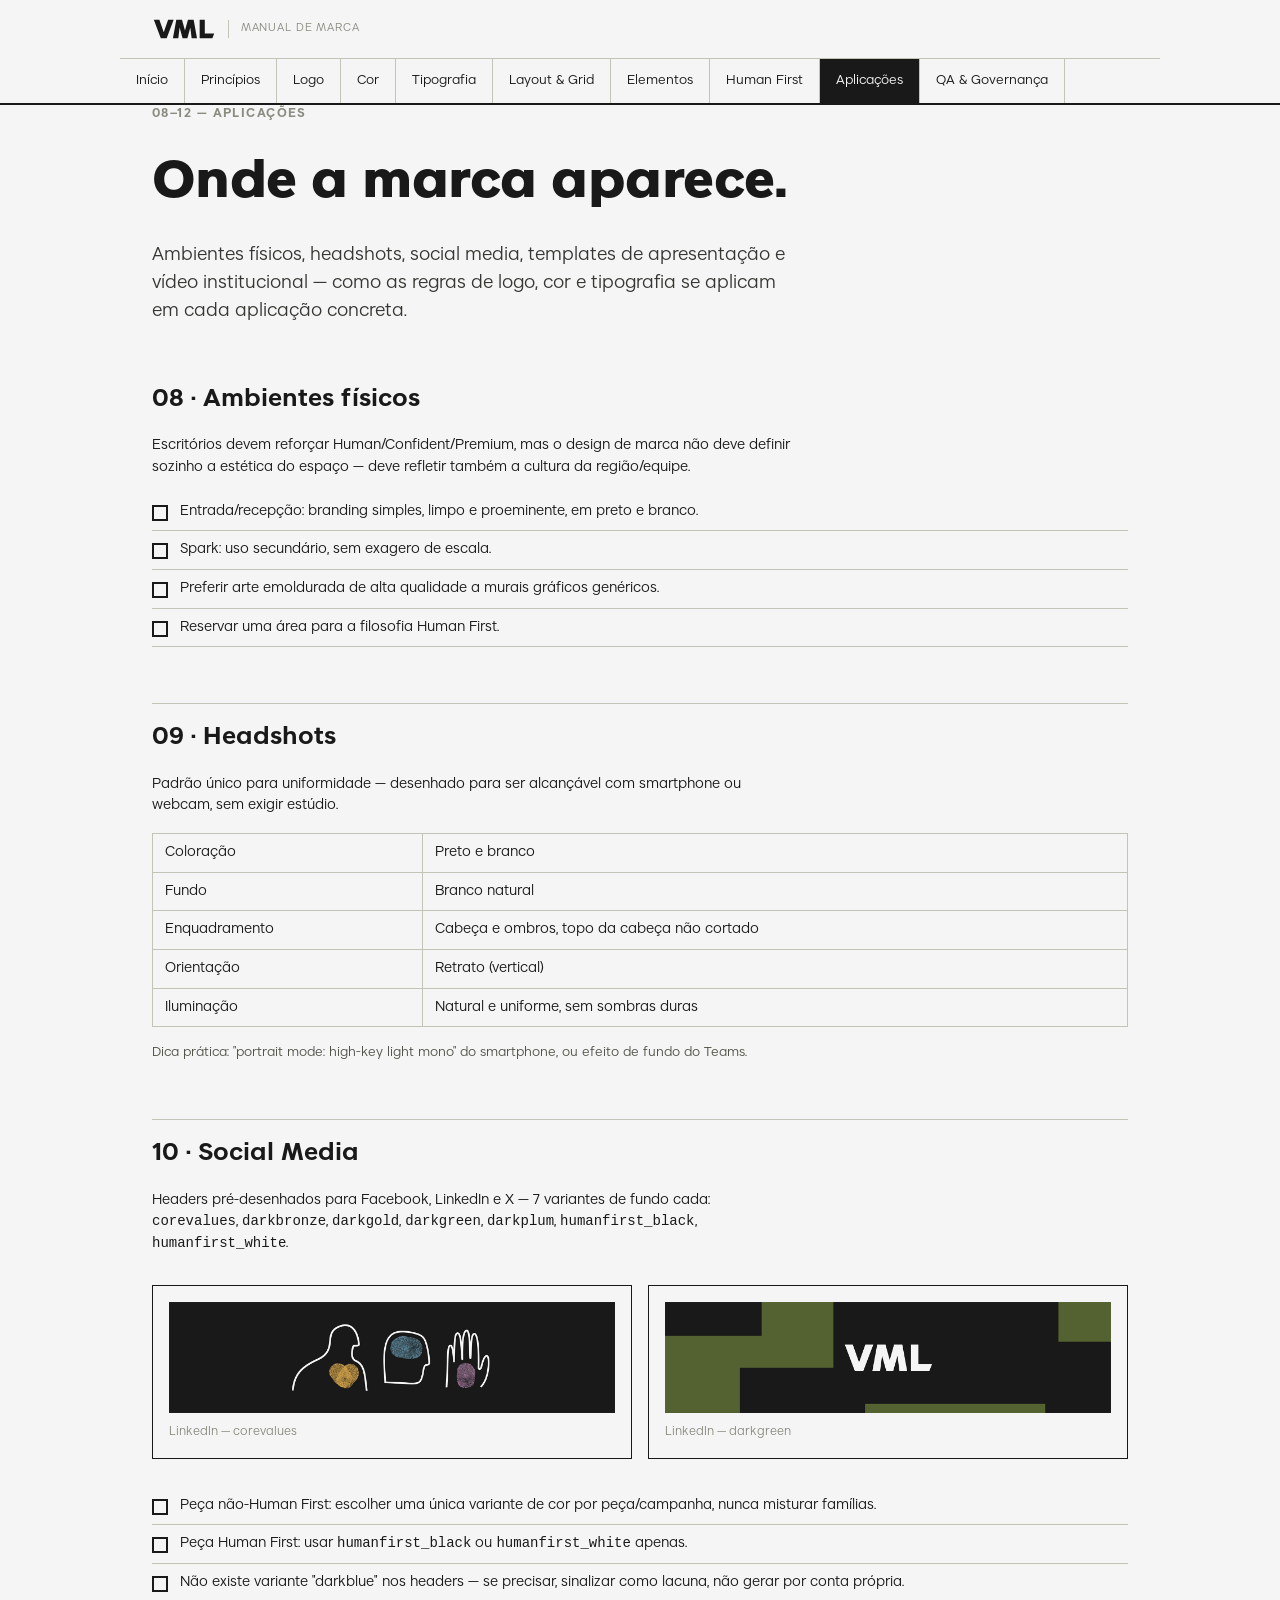
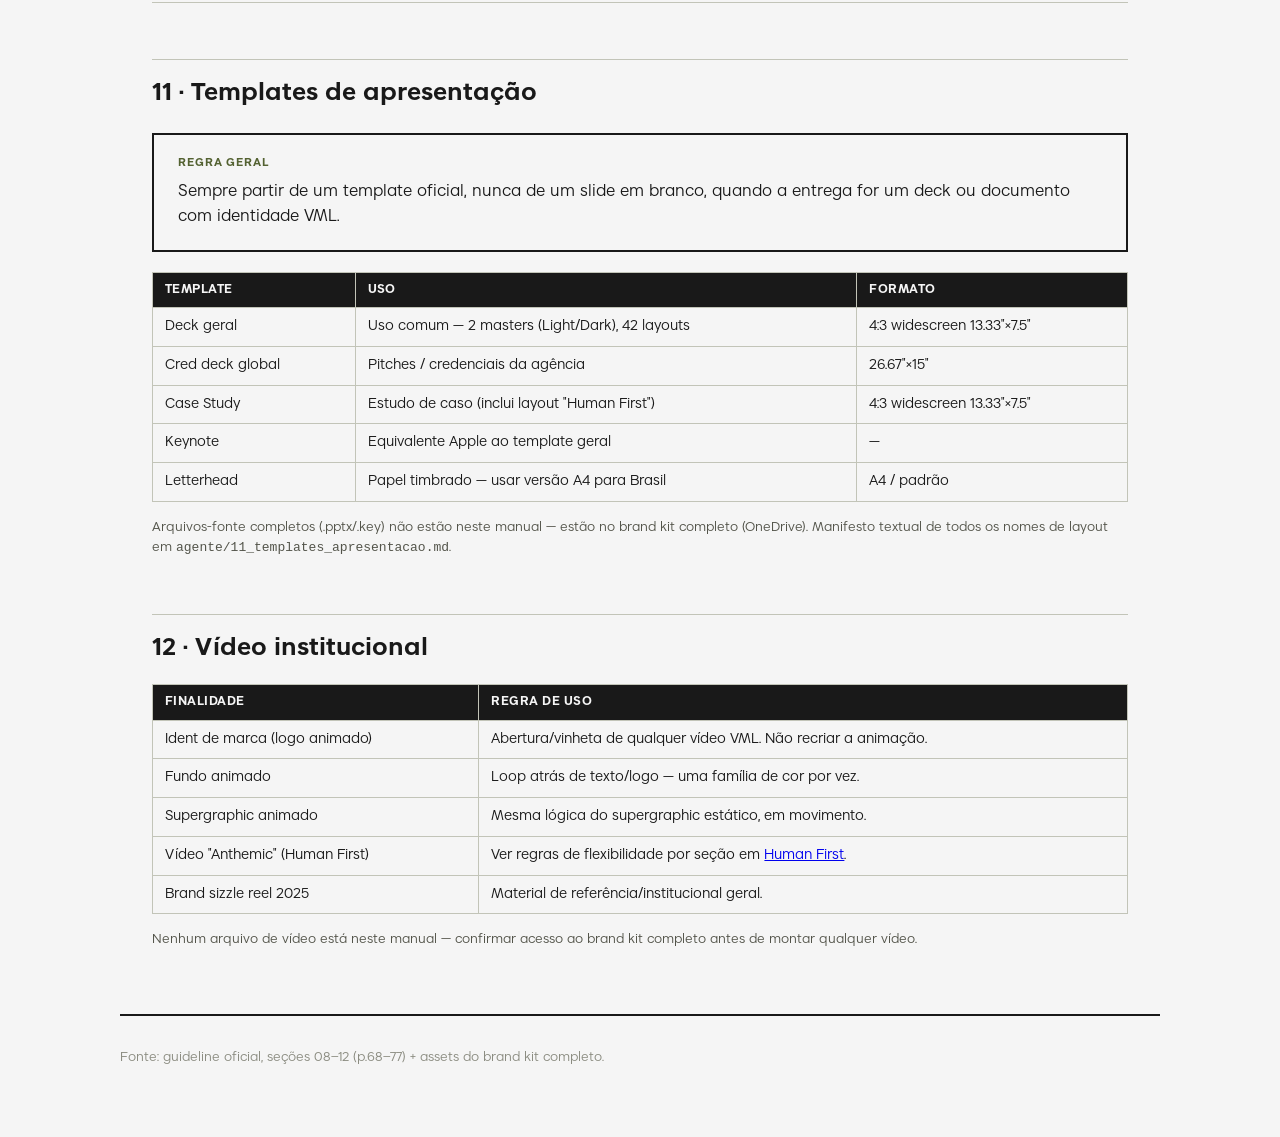
==== docs/aplicacoes.html @ c63f0f13 "Manual de marca VML: base de conhecimento para agentes + site navegável Estrutura: agente/ (pacote m" ====
<!DOCTYPE html>
<html lang="pt-BR">
<head>
<meta charset="UTF-8">
<title>Aplicações — Manual de Marca VML</title>
<link rel="stylesheet" href="css/style.css">
</head>
<body>

<header class="top">
  <div class="bar">
    <a class="brand" href="index.html">
      <img src="img/logo/vml-wordmark-black.svg" alt="VML">
      <img src="img/logo/vml-wordmark-white.svg" alt="VML">
      <span class="tag">Manual de Marca</span>
    </a>
  </div>
  <nav class="tabs">
    <a href="index.html">Início</a>
    <a href="principios.html">Princípios</a>
    <a href="logo.html">Logo</a>
    <a href="cor.html">Cor</a>
    <a href="tipografia.html">Tipografia</a>
    <a href="layout.html">Layout &amp; Grid</a>
    <a href="elementos.html">Elementos</a>
    <a href="human-first.html">Human First</a>
    <a href="aplicacoes.html" class="active">Aplicações</a>
    <a href="governanca.html">QA &amp; Governança</a>
  </nav>
</header>

<main class="wrap">
  <p class="kicker">08–12 — Aplicações</p>
  <h1>Onde a marca aparece.</h1>
  <p class="lede">Ambientes físicos, headshots, social media, templates de apresentação e vídeo institucional — como as regras de logo, cor e tipografia se aplicam em cada aplicação concreta.</p>

  <h2>08 · Ambientes físicos</h2>
  <p style="font-size:14px; max-width:640px;">Escritórios devem reforçar Human/Confident/Premium, mas o design de marca não deve definir sozinho a estética do espaço — deve refletir também a cultura da região/equipe.</p>
  <ul class="checklist">
    <li>Entrada/recepção: branding simples, limpo e proeminente, em preto e branco.</li>
    <li>Spark: uso secundário, sem exagero de escala.</li>
    <li>Preferir arte emoldurada de alta qualidade a murais gráficos genéricos.</li>
    <li>Reservar uma área para a filosofia Human First.</li>
  </ul>

  <h2>09 · Headshots</h2>
  <p style="font-size:14px; max-width:640px;">Padrão único para uniformidade — desenhado para ser alcançável com smartphone ou webcam, sem exigir estúdio.</p>
  <table>
    <tr><td>Coloração</td><td>Preto e branco</td></tr>
    <tr><td>Fundo</td><td>Branco natural</td></tr>
    <tr><td>Enquadramento</td><td>Cabeça e ombros, topo da cabeça não cortado</td></tr>
    <tr><td>Orientação</td><td>Retrato (vertical)</td></tr>
    <tr><td>Iluminação</td><td>Natural e uniforme, sem sombras duras</td></tr>
  </table>
  <p style="font-size:13px; color:var(--med-gray);">Dica prática: "portrait mode: high-key light mono" do smartphone, ou efeito de fundo do Teams.</p>

  <h2>10 · Social Media</h2>
  <p style="font-size:14px; max-width:640px;">Headers pré-desenhados para Facebook, LinkedIn e X — 7 variantes de fundo cada: <code>corevalues</code>, <code>darkbronze</code>, <code>darkgold</code>, <code>darkgreen</code>, <code>darkplum</code>, <code>humanfirst_black</code>, <code>humanfirst_white</code>.</p>
  <div style="display:flex; gap:16px; flex-wrap:wrap;">
    <div class="figure" style="flex:1; min-width:260px;"><img src="img/exemplos/exemplo_social_linkedin_corevalues.png" alt="Header LinkedIn corevalues"><figcaption>LinkedIn — corevalues</figcaption></div>
    <div class="figure" style="flex:1; min-width:260px;"><img src="img/exemplos/exemplo_social_linkedin_darkgreen.png" alt="Header LinkedIn darkgreen"><figcaption>LinkedIn — darkgreen</figcaption></div>
  </div>
  <ul class="checklist">
    <li>Peça não-Human First: escolher uma única variante de cor por peça/campanha, nunca misturar famílias.</li>
    <li>Peça Human First: usar <code>humanfirst_black</code> ou <code>humanfirst_white</code> apenas.</li>
    <li>Não existe variante "darkblue" nos headers — se precisar, sinalizar como lacuna, não gerar por conta própria.</li>
  </ul>

  <h2>11 · Templates de apresentação</h2>
  <div class="rule">
    <div class="label">Regra geral</div>
    Sempre partir de um template oficial, nunca de um slide em branco, quando a entrega for um deck ou documento com identidade VML.
  </div>
  <table>
    <tr><th>Template</th><th>Uso</th><th>Formato</th></tr>
    <tr><td>Deck geral</td><td>Uso comum — 2 masters (Light/Dark), 42 layouts</td><td>4:3 widescreen 13.33"×7.5"</td></tr>
    <tr><td>Cred deck global</td><td>Pitches / credenciais da agência</td><td>26.67"×15"</td></tr>
    <tr><td>Case Study</td><td>Estudo de caso (inclui layout "Human First")</td><td>4:3 widescreen 13.33"×7.5"</td></tr>
    <tr><td>Keynote</td><td>Equivalente Apple ao template geral</td><td>—</td></tr>
    <tr><td>Letterhead</td><td>Papel timbrado — usar versão A4 para Brasil</td><td>A4 / padrão</td></tr>
  </table>
  <p style="font-size:13px; color:var(--med-gray);">Arquivos-fonte completos (.pptx/.key) não estão neste manual — estão no brand kit completo (OneDrive). Manifesto textual de todos os nomes de layout em <code>agente/11_templates_apresentacao.md</code>.</p>

  <h2>12 · Vídeo institucional</h2>
  <table>
    <tr><th>Finalidade</th><th>Regra de uso</th></tr>
    <tr><td>Ident de marca (logo animado)</td><td>Abertura/vinheta de qualquer vídeo VML. Não recriar a animação.</td></tr>
    <tr><td>Fundo animado</td><td>Loop atrás de texto/logo — uma família de cor por vez.</td></tr>
    <tr><td>Supergraphic animado</td><td>Mesma lógica do supergraphic estático, em movimento.</td></tr>
    <tr><td>Vídeo "Anthemic" (Human First)</td><td>Ver regras de flexibilidade por seção em <a href="human-first.html">Human First</a>.</td></tr>
    <tr><td>Brand sizzle reel 2025</td><td>Material de referência/institucional geral.</td></tr>
  </table>
  <p style="font-size:13px; color:var(--med-gray);">Nenhum arquivo de vídeo está neste manual — confirmar acesso ao brand kit completo antes de montar qualquer vídeo.</p>
</main>

<footer class="site wrap">
  Fonte: guideline oficial, seções 08–12 (p.68–77) + assets do brand kit completo.
</footer>

</body>
</html>
---- docs/css/style.css ----
/* Manual de Marca VML — estilo segue as próprias regras do guideline:
   preto/branco predominante, quadrado sem cantos arredondados, Snowflake Sans,
   uma família de cor secundária por vez, espaço negativo generoso. */

@font-face {
  font-family: "Snowflake Sans";
  src: url("../fonts/SnowflakeSans-Light.otf") format("opentype");
  font-weight: 300;
}
@font-face {
  font-family: "Snowflake Sans";
  src: url("../fonts/SnowflakeSans-Book.otf") format("opentype");
  font-weight: 400;
}
@font-face {
  font-family: "Snowflake Sans";
  src: url("../fonts/SnowflakeSans-Medium.otf") format("opentype");
  font-weight: 500;
}
@font-face {
  font-family: "Snowflake Sans";
  src: url("../fonts/SnowflakeSans-Bold.otf") format("opentype");
  font-weight: 700;
}
@font-face {
  font-family: "Snowflake Sans";
  src: url("../fonts/SnowflakeSans-Black.otf") format("opentype");
  font-weight: 900;
}
@font-face {
  font-family: "Snowflake Inline";
  src: url("../fonts/SnowflakeInline-Inlinex1.otf") format("opentype");
}

:root {
  --vml-white: #F5F5F5;
  --vml-black: #191919;
  --dark-gray: #363732;
  --med-gray: #53544A;
  --gray: #8B8C81;
  --light-gray: #C2C4B8;

  --bronze-light: #FCC7B4; --bronze: #CC7D57; --bronze-dark: #983F03;
  --gold-light: #F9D28C;   --gold: #D3A34A;   --gold-dark: #B37A00;
  --green-light: #B5BF9B;  --green: #859166;  --green-dark: #546232;
  --blue-light: #98AAAF;   --blue: #5E889C;   --blue-dark: #104B68;
  --plum-light: #B1A0B0;   --plum: #9E7696;   --plum-dark: #723065;

  --bg: var(--vml-white);
  --fg: var(--vml-black);
  --accent: var(--green-dark);
  --border: var(--vml-black);
}

@media (prefers-color-scheme: dark) {
  :root { --bg: var(--vml-black); --fg: var(--vml-white); --border: var(--vml-white); }
}
:root[data-theme="dark"] { --bg: var(--vml-black); --fg: var(--vml-white); --border: var(--vml-white); }
:root[data-theme="light"] { --bg: var(--vml-white); --fg: var(--vml-black); --border: var(--vml-black); }

* { box-sizing: border-box; }

html, body {
  margin: 0; padding: 0;
  background: var(--bg);
  color: var(--fg);
  font-family: "Snowflake Sans", Arial, sans-serif;
  font-weight: 400;
  line-height: 1.55;
}

img { max-width: 100%; display: block; }

.wrap {
  max-width: 1040px;
  margin: 0 auto;
  padding: 0 32px;
}

/* Header / nav — logotipo dominante, Spark discreto (regra de hierarquia) */
header.top {
  border-bottom: 2px solid var(--border);
  position: sticky; top: 0; z-index: 10;
  background: var(--bg);
}
header.top .bar {
  display: flex; align-items: center; justify-content: space-between;
  padding: 18px 32px;
  max-width: 1040px; margin: 0 auto;
}
header.top .brand { display: flex; align-items: center; gap: 12px; text-decoration: none; }
header.top .brand img { height: 22px; width: auto; }
header.top .brand .tag {
  font-size: 11px; letter-spacing: 0.08em; text-transform: uppercase;
  color: var(--gray); border-left: 1px solid var(--light-gray); padding-left: 12px;
}
:root[data-theme="dark"] header.top .brand img[src*="black"] { display: none; }
:root[data-theme="dark"] header.top .brand img[src*="white"] { display: block; }
header.top .brand img[src*="white"] { display: none; }
@media (prefers-color-scheme: dark) {
  header.top .brand img[src*="black"] { display: none; }
  header.top .brand img[src*="white"] { display: block; }
}

nav.tabs {
  display: flex; flex-wrap: wrap; gap: 0;
  border-top: 1px solid var(--light-gray);
  max-width: 1040px; margin: 0 auto;
}
nav.tabs a {
  display: block;
  padding: 12px 16px;
  font-size: 13px;
  text-decoration: none;
  color: var(--fg);
  border-right: 1px solid var(--light-gray);
  white-space: nowrap;
}
nav.tabs a:hover, nav.tabs a.active { background: var(--fg); color: var(--bg); }

main { padding: 56px 0 96px; }

h1 {
  font-weight: 900;
  font-size: clamp(32px, 5vw, 52px);
  letter-spacing: -0.01em;
  margin: 0 0 8px;
}
h2 {
  font-weight: 700;
  font-size: 24px;
  margin: 56px 0 16px;
  padding-top: 16px;
  border-top: 1px solid var(--light-gray);
}
h2:first-of-type { border-top: none; padding-top: 0; }
h3 { font-weight: 700; font-size: 17px; margin: 28px 0 10px; }

p.kicker {
  text-transform: uppercase; letter-spacing: 0.12em; font-size: 12px;
  color: var(--gray); font-weight: 700; margin: 0 0 20px;
}
p.lede { font-size: 18px; font-weight: 400; max-width: 640px; color: var(--dark-gray); }
:root[data-theme="dark"] p.lede { color: var(--light-gray); }
@media (prefers-color-scheme: dark) { p.lede { color: var(--light-gray); } }

.rule {
  border: 2px solid var(--border);
  padding: 20px 24px;
  margin: 20px 0;
}
.rule.hard { border-width: 2px; }
.rule .label {
  font-size: 11px; font-weight: 700; text-transform: uppercase; letter-spacing: 0.08em;
  margin-bottom: 8px; color: var(--accent);
}

.grid-3 { display: grid; grid-template-columns: repeat(3, 1fr); gap: 0; border: 1px solid var(--border); }
.grid-3 > div { padding: 24px; border-right: 1px solid var(--border); }
.grid-3 > div:last-child { border-right: none; }
@media (max-width: 720px) {
  .grid-3 { grid-template-columns: 1fr; }
  .grid-3 > div { border-right: none; border-bottom: 1px solid var(--border); }
}

.cards { display: grid; grid-template-columns: repeat(3, 1fr); gap: 16px; margin: 24px 0; }
@media (max-width: 720px) { .cards { grid-template-columns: 1fr; } }
.card {
  border: 1px solid var(--border);
  padding: 20px;
  text-decoration: none;
  color: var(--fg);
  display: block;
}
.card:hover { background: var(--fg); color: var(--bg); }
.card .num { font-size: 11px; color: var(--gray); }
.card h4 { margin: 6px 0 8px; font-size: 17px; }
.card p { margin: 0; font-size: 13px; color: var(--med-gray); }
.card:hover p { color: var(--light-gray); }

table { border-collapse: collapse; width: 100%; margin: 16px 0; font-size: 14px; }
th, td { border: 1px solid var(--light-gray); padding: 8px 12px; text-align: left; }
th { background: var(--fg); color: var(--bg); font-weight: 700; font-size: 12px; text-transform: uppercase; letter-spacing: 0.04em; }

.swatches { display: grid; grid-template-columns: repeat(6, 1fr); gap: 0; margin: 16px 0; }
@media (max-width: 720px) { .swatches { grid-template-columns: repeat(3, 1fr); } }
.swatch { aspect-ratio: 1; display: flex; align-items: flex-end; padding: 10px; font-size: 11px; border: 1px solid var(--vml-black); }
.swatch .hex { font-weight: 700; }

.fam { margin: 16px 0 32px; }
.fam-row { display: grid; grid-template-columns: repeat(3, 1fr); }
.fam-swatch { aspect-ratio: 1.6; display: flex; flex-direction: column; justify-content: flex-end; padding: 12px; font-size: 12px; border: 1px solid var(--vml-black); }
.fam-swatch b { font-size: 13px; }

.type-sample { border-bottom: 1px solid var(--light-gray); padding: 18px 0; }
.type-sample .meta { font-size: 12px; color: var(--gray); margin-bottom: 4px; }
.type-sample .txt { font-size: 30px; }

.do, .dont { padding: 16px 20px; border: 1px solid var(--border); margin-bottom: 12px; }
.do { border-left: 6px solid var(--green-dark); }
.dont { border-left: 6px solid var(--bronze-dark); }
.do .label { color: var(--green-dark); font-weight: 700; font-size: 12px; text-transform: uppercase; }
.dont .label { color: var(--bronze-dark); font-weight: 700; font-size: 12px; text-transform: uppercase; }

.figure { border: 1px solid var(--border); padding: 16px; margin: 16px 0; }
.figure figcaption { font-size: 12px; color: var(--gray); margin-top: 10px; }
.figure.on-black { background: var(--vml-black); }
.figure.on-black figcaption { color: var(--light-gray); }

ul.checklist { list-style: none; padding: 0; margin: 12px 0; }
ul.checklist li { padding: 8px 0 8px 28px; position: relative; border-bottom: 1px solid var(--light-gray); font-size: 14px; }
ul.checklist li::before {
  content: "";
  position: absolute; left: 0; top: 12px;
  width: 12px; height: 12px;
  border: 2px solid var(--fg);
}

footer.site {
  border-top: 2px solid var(--border);
  margin-top: 64px;
  padding: 32px 0 64px;
  font-size: 13px;
  color: var(--gray);
}

.pillbar { display: flex; gap: 8px; flex-wrap: wrap; margin: 16px 0; }
.pill { border: 1px solid var(--border); padding: 6px 12px; font-size: 12px; }

.tag-scope {
  display: inline-block;
  font-size: 11px; text-transform: uppercase; letter-spacing: 0.06em;
  border: 1px solid var(--border); padding: 4px 10px; margin-bottom: 16px;
}
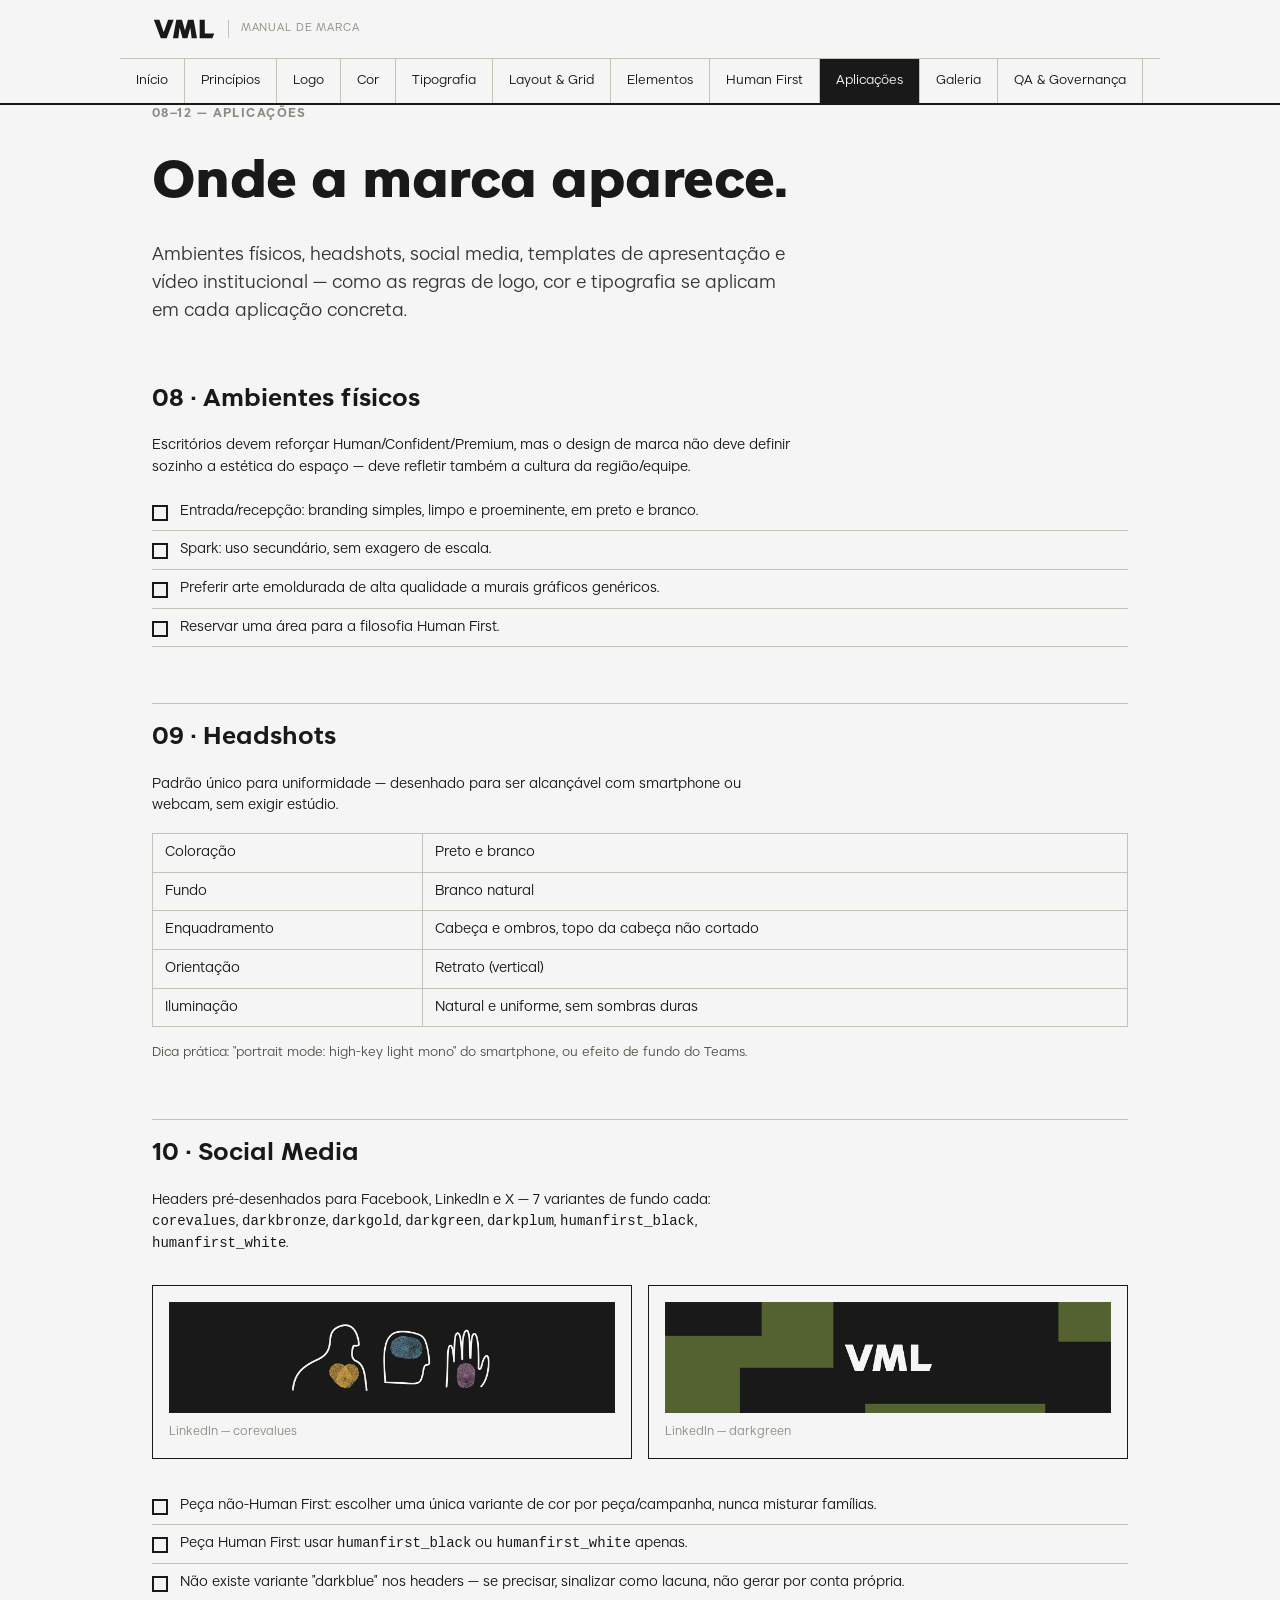
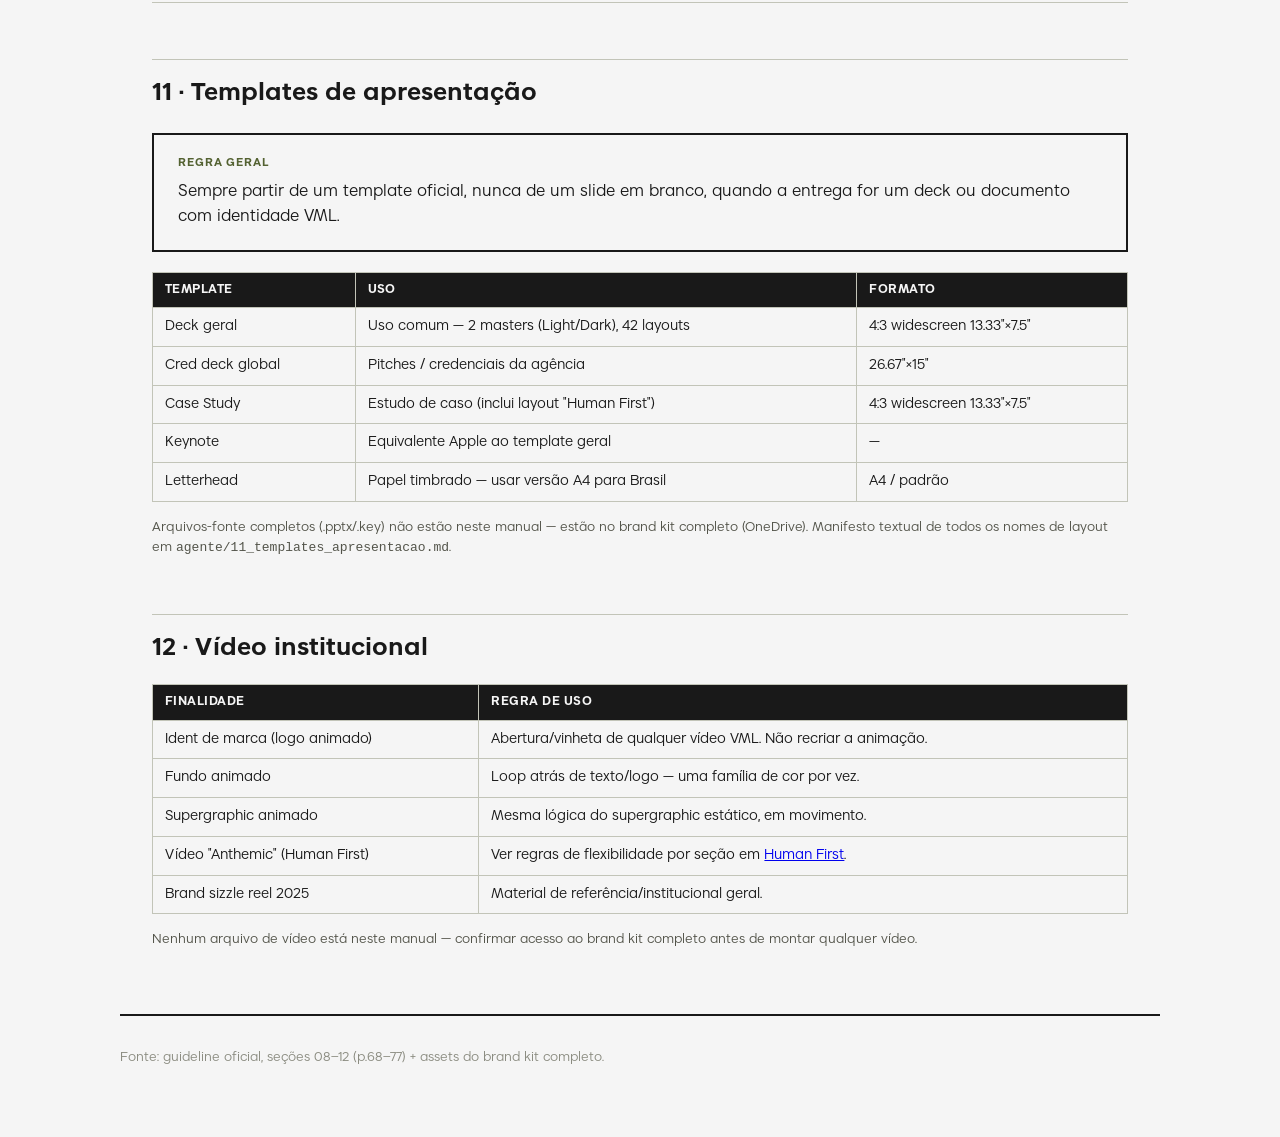
==== commit f6561747: "Adicionar galeria de 44 exemplos aplicados (seção 15) + links públicos de logo O guideline oficial t" ====
--- a/docs/aplicacoes.html
+++ b/docs/aplicacoes.html
@@ -25,6 +25,7 @@
     <a href="elementos.html">Elementos</a>
     <a href="human-first.html">Human First</a>
     <a href="aplicacoes.html" class="active">Aplicações</a>
+    <a href="galeria.html">Galeria</a>
     <a href="governanca.html">QA &amp; Governança</a>
   </nav>
 </header>
--- a/docs/css/style.css
+++ b/docs/css/style.css
@@ -227,6 +227,17 @@
 .pillbar { display: flex; gap: 8px; flex-wrap: wrap; margin: 16px 0; }
 .pill { border: 1px solid var(--border); padding: 6px 12px; font-size: 12px; }
 
+.gallery-grid {
+  display: grid;
+  grid-template-columns: repeat(3, 1fr);
+  gap: 12px;
+  margin: 20px 0 40px;
+}
+@media (max-width: 900px) { .gallery-grid { grid-template-columns: repeat(2, 1fr); } }
+@media (max-width: 560px) { .gallery-grid { grid-template-columns: 1fr; } }
+.gallery-grid .figure { margin: 0; padding: 6px; }
+.gallery-grid .figure img { aspect-ratio: 16/9; object-fit: cover; width: 100%; }
+
 .tag-scope {
   display: inline-block;
   font-size: 11px; text-transform: uppercase; letter-spacing: 0.06em;
